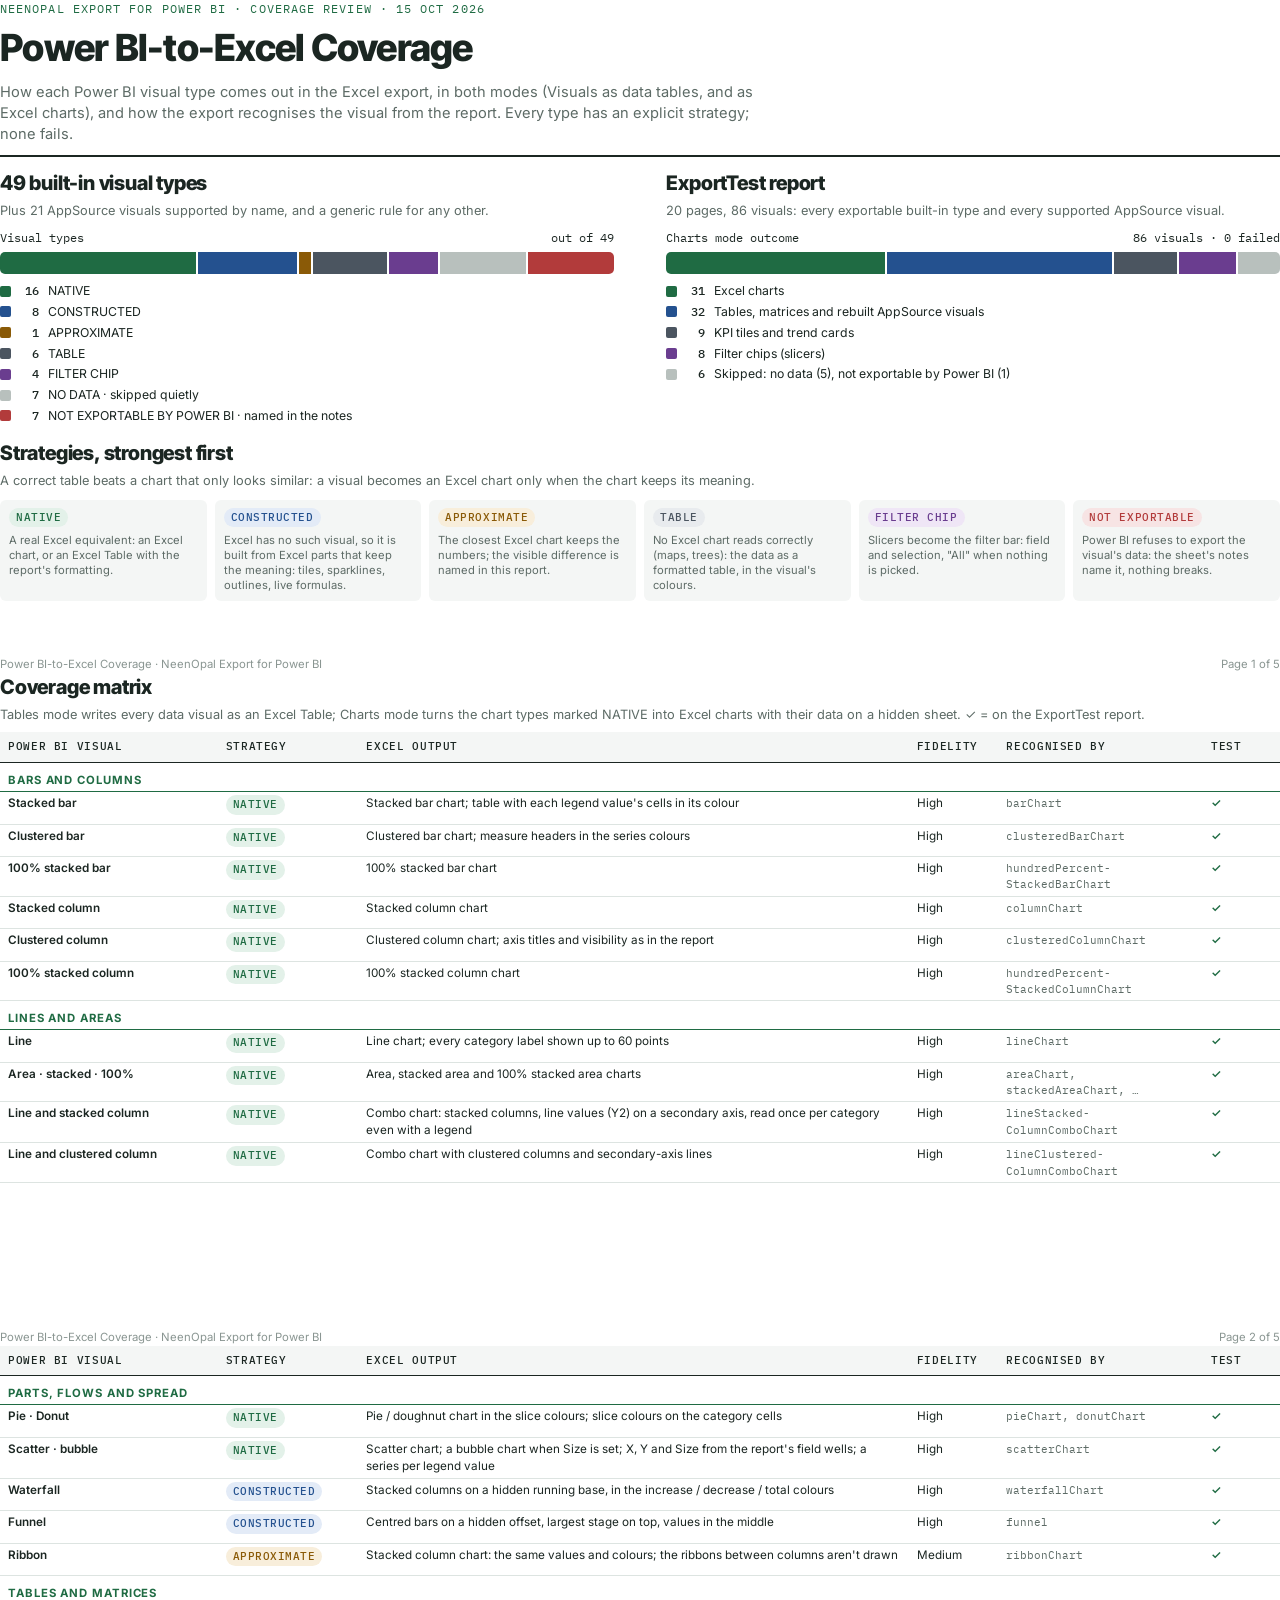
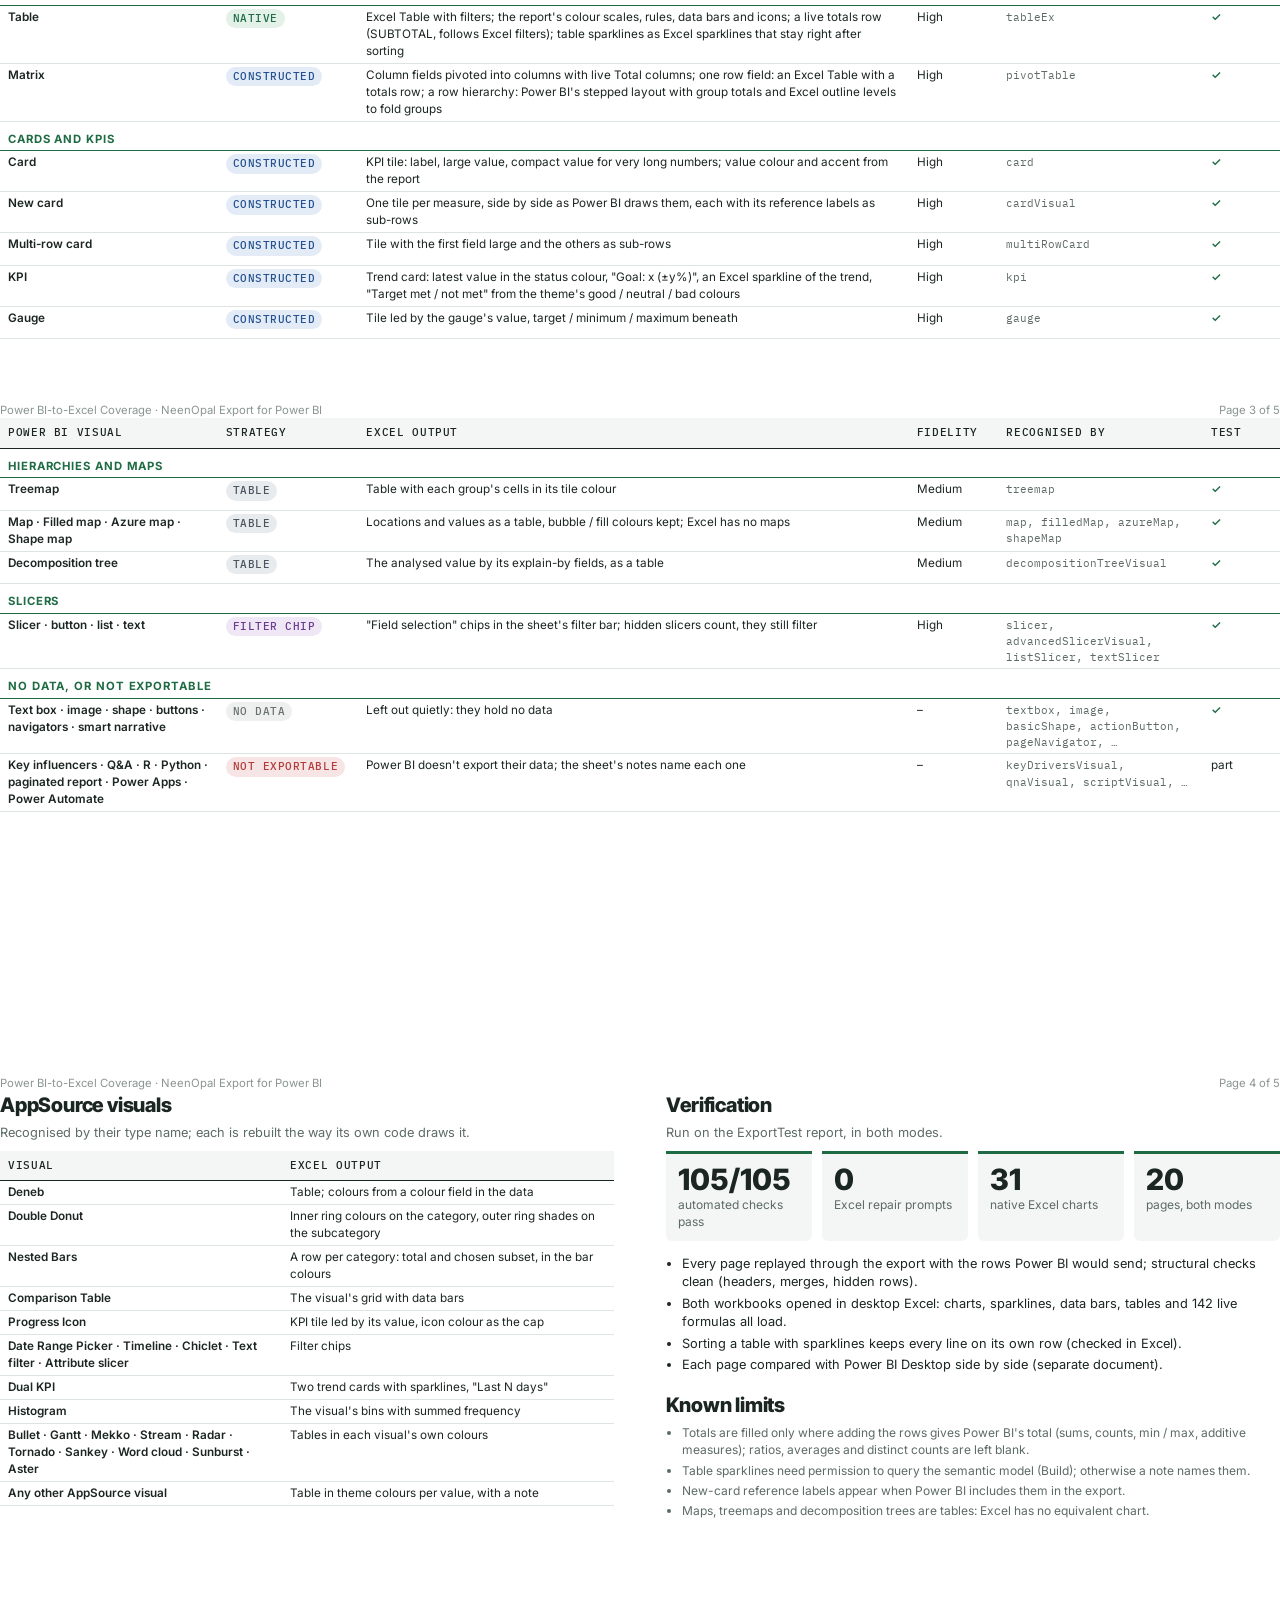
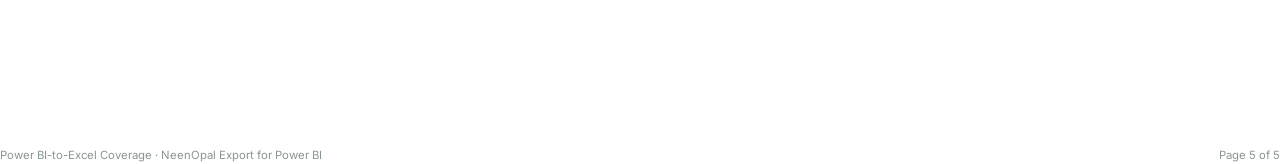
==== docs/PBI-to-Excel-Coverage.html @ 27e6ca1e "KPI trend cards, multi-measure cards, table sparklines, matrix pivots, live totals - KPI visual as a" ====
<!DOCTYPE html>
<html lang="en">
<head>
<meta charset="utf-8">
<title>Power BI-to-Excel Coverage</title>
<link rel="preconnect" href="https://fonts.googleapis.com">
<link href="https://fonts.googleapis.com/css2?family=Inter:wght@400;500;600;700;800&family=Inter+Tight:wght@700;800&family=IBM+Plex+Mono:wght@400;500&display=swap" rel="stylesheet">
<style>
  @page { size: A4 landscape; margin: 14mm 15mm 16mm; }
  :root {
    --ink: #1b2622; --soft: #5d6b66; --faint: #8a9692; --line: #dde4e1; --surface: #f4f6f5;
    --native: #1f6b43; --constructed: #24518f; --approx: #8a5a07; --table: #4b5560; --chip: #6a3d8f; --skip: #b8c0bd; --block: #b23b3b;
  }
  * { box-sizing: border-box; }
  body { margin: 0; font-family: Inter, "Segoe UI", sans-serif; color: var(--ink); font-size: 9.6pt; line-height: 1.45; -webkit-print-color-adjust: exact; print-color-adjust: exact; }
  .page { break-after: page; position: relative; height: 178mm; overflow: hidden; }
  .page:last-child { break-after: auto; }
  .eyebrow { font-family: "IBM Plex Mono", monospace; font-size: 9pt; letter-spacing: .09em; color: var(--native); text-transform: uppercase; }
  h1 { font-family: "Inter Tight", Inter, sans-serif; font-weight: 800; font-size: 28pt; letter-spacing: -.02em; margin: 4px 0 6px; }
  h2 { font-family: "Inter Tight", Inter, sans-serif; font-weight: 800; font-size: 15pt; letter-spacing: -.01em; margin: 0 0 4px; }
  .lead { font-size: 11pt; color: var(--soft); max-width: 205mm; margin: 0; }
  .sub { color: var(--soft); margin: 0 0 8px; }
  hr { border: 0; border-top: 2px solid var(--ink); margin: 10px 0 12px; }
  .two { display: grid; grid-template-columns: 1fr 1fr; gap: 14mm; }
  .barhead { display: flex; justify-content: space-between; font-family: "IBM Plex Mono", monospace; font-size: 9pt; margin-bottom: 6px; }
  .bar { display: flex; height: 22px; border-radius: 5px; overflow: hidden; gap: 2px; }
  .bar span { display: block; }
  .legend { margin-top: 8px; display: grid; grid-template-columns: 14px 34px 1fr; row-gap: 3px; align-items: center; font-size: 9.2pt; }
  .legend i { width: 11px; height: 11px; border-radius: 2px; display: block; }
  .legend b { font-family: "IBM Plex Mono", monospace; font-weight: 500; text-align: right; padding-right: 9px; }
  .cards { display: grid; grid-template-columns: repeat(6, 1fr); gap: 8px; margin-top: 10px; }
  .card { background: var(--surface); border-radius: 6px; padding: 8px 9px; font-size: 8.4pt; line-height: 1.35; color: var(--soft); }
  .tag { display: inline-block; font-family: "IBM Plex Mono", monospace; font-size: 8pt; font-weight: 500; letter-spacing: .05em; padding: 2px 7px; border-radius: 10px; margin-bottom: 6px; }
  .t-native { color: var(--native); background: #e3f1e9; } .t-constructed { color: var(--constructed); background: #e3ebf7; }
  .t-approx { color: var(--approx); background: #f8eedb; } .t-table { color: var(--table); background: #e8ebee; }
  .t-chip { color: var(--chip); background: #efe6f6; } .t-skip { color: #69726f; background: #eef0ef; } .t-block { color: var(--block); background: #f7e4e4; }
  table.m { width: 100%; border-collapse: collapse; font-size: 8.8pt; table-layout: fixed; }
  table.m thead th { text-align: left; background: var(--surface); font-family: "IBM Plex Mono", monospace; font-weight: 500; font-size: 8pt; letter-spacing: .06em; padding: 7px 8px; border-bottom: 1.5px solid var(--ink); text-transform: uppercase; }
  table.m td { padding: 3px 8px; border-bottom: 1px solid var(--line); vertical-align: top; }
  table.m td:first-child { font-weight: 600; }
  table.m td.mono { overflow-wrap: anywhere; }
  table.m td.mono { font-family: "IBM Plex Mono", monospace; font-size: 8.4pt; color: var(--soft); }
  table.m tr.group td { font-family: Inter; font-weight: 700; font-size: 8.5pt; letter-spacing: .08em; text-transform: uppercase; color: var(--native); border-bottom: 1.5px solid var(--native); padding-top: 9px; }
  table.m tr { break-inside: avoid; }
  .ok { color: var(--native); font-weight: 600; }
  .foot { position: absolute; bottom: 0; left: 0; right: 0; display: flex; justify-content: space-between; font-size: 8.5pt; color: var(--faint); }
  .kpis { display: grid; grid-template-columns: repeat(4, 1fr); gap: 10px; margin: 6px 0 14px; }
  .kpi { border-top: 3px solid var(--native); background: var(--surface); padding: 10px 12px; border-radius: 0 0 6px 6px; }
  .kpi .v { font-family: "Inter Tight"; font-weight: 800; font-size: 22pt; line-height: 1.1; }
  .kpi .l { font-size: 9pt; color: var(--soft); }
  ul.tight { margin: 4px 0 0 0; padding-left: 16px; } ul.tight li { margin: 3px 0; }
  .note { font-size: 9pt; color: var(--soft); }
</style>
</head>
<body>

<!-- Page 1 -->
<section class="page">
  <div class="eyebrow">NeenOpal Export for Power BI · Coverage review · 15 Oct 2026</div>
  <h1>Power BI-to-Excel Coverage</h1>
  <p class="lead">How each Power BI visual type comes out in the Excel export, in both modes (Visuals as data tables, and as Excel charts), and how the export recognises the visual from the report. Every type has an explicit strategy; none fails.</p>
  <hr>
  <div class="two">
    <div>
      <h2>49 built-in visual types</h2>
      <p class="sub">Plus 21 AppSource visuals supported by name, and a generic rule for any other.</p>
      <div class="barhead"><span>Visual types</span><span>out of 49</span></div>
      <div class="bar">
        <span style="flex:16;background:var(--native)"></span><span style="flex:8;background:var(--constructed)"></span>
        <span style="flex:1;background:var(--approx)"></span><span style="flex:6;background:var(--table)"></span>
        <span style="flex:4;background:var(--chip)"></span><span style="flex:7;background:var(--skip)"></span><span style="flex:7;background:var(--block)"></span>
      </div>
      <div class="legend">
        <i style="background:var(--native)"></i><b>16</b><span>NATIVE</span>
        <i style="background:var(--constructed)"></i><b>8</b><span>CONSTRUCTED</span>
        <i style="background:var(--approx)"></i><b>1</b><span>APPROXIMATE</span>
        <i style="background:var(--table)"></i><b>6</b><span>TABLE</span>
        <i style="background:var(--chip)"></i><b>4</b><span>FILTER CHIP</span>
        <i style="background:var(--skip)"></i><b>7</b><span>NO DATA · skipped quietly</span>
        <i style="background:var(--block)"></i><b>7</b><span>NOT EXPORTABLE BY POWER BI · named in the notes</span>
      </div>
    </div>
    <div>
      <h2>ExportTest report</h2>
      <p class="sub">20 pages, 86 visuals: every exportable built-in type and every supported AppSource visual.</p>
      <div class="barhead"><span>Charts mode outcome</span><span>86 visuals · 0 failed</span></div>
      <div class="bar">
        <span style="flex:31;background:var(--native)"></span><span style="flex:32;background:var(--constructed)"></span>
        <span style="flex:9;background:var(--table)"></span><span style="flex:8;background:var(--chip)"></span><span style="flex:6;background:var(--skip)"></span>
      </div>
      <div class="legend">
        <i style="background:var(--native)"></i><b>31</b><span>Excel charts</span>
        <i style="background:var(--constructed)"></i><b>32</b><span>Tables, matrices and rebuilt AppSource visuals</span>
        <i style="background:var(--table)"></i><b>9</b><span>KPI tiles and trend cards</span>
        <i style="background:var(--chip)"></i><b>8</b><span>Filter chips (slicers)</span>
        <i style="background:var(--skip)"></i><b>6</b><span>Skipped: no data (5), not exportable by Power BI (1)</span>
      </div>
    </div>
  </div>

  <h2 style="margin-top:14px">Strategies, strongest first</h2>
  <p class="sub">A correct table beats a chart that only looks similar: a visual becomes an Excel chart only when the chart keeps its meaning.</p>
  <div class="cards">
    <div class="card"><span class="tag t-native">NATIVE</span><br>A real Excel equivalent: an Excel chart, or an Excel Table with the report's formatting.</div>
    <div class="card"><span class="tag t-constructed">CONSTRUCTED</span><br>Excel has no such visual, so it is built from Excel parts that keep the meaning: tiles, sparklines, outlines, live formulas.</div>
    <div class="card"><span class="tag t-approx">APPROXIMATE</span><br>The closest Excel chart keeps the numbers; the visible difference is named in this report.</div>
    <div class="card"><span class="tag t-table">TABLE</span><br>No Excel chart reads correctly (maps, trees): the data as a formatted table, in the visual's colours.</div>
    <div class="card"><span class="tag t-chip">FILTER CHIP</span><br>Slicers become the filter bar: field and selection, "All" when nothing is picked.</div>
    <div class="card"><span class="tag t-block">NOT EXPORTABLE</span><br>Power BI refuses to export the visual's data: the sheet's notes name it, nothing breaks.</div>
  </div>
  <div class="foot"><span>Power BI-to-Excel Coverage · NeenOpal Export for Power BI</span><span>Page 1 of 5</span></div>
</section>

<!-- Pages 2-4: coverage matrix -->
<section class="page">
  <h2>Coverage matrix</h2>
  <p class="sub">Tables mode writes every data visual as an Excel Table; Charts mode turns the chart types marked NATIVE into Excel charts with their data on a hidden sheet. ✓ = on the ExportTest report.</p>
  <table class="m">
    <thead><tr><th style="width:17%">Power BI visual</th><th style="width:11%">Strategy</th><th style="width:43%">Excel output</th><th style="width:7%">Fidelity</th><th style="width:16%">Recognised by</th><th style="width:6%">Test</th></tr></thead>
    <tbody>
      <tr class="group"><td colspan="6">Bars and columns</td></tr>
      <tr><td>Stacked bar</td><td><span class="tag t-native">NATIVE</span></td><td>Stacked bar chart; table with each legend value's cells in its colour</td><td>High</td><td class="mono">barChart</td><td class="ok">✓</td></tr>
      <tr><td>Clustered bar</td><td><span class="tag t-native">NATIVE</span></td><td>Clustered bar chart; measure headers in the series colours</td><td>High</td><td class="mono">clusteredBarChart</td><td class="ok">✓</td></tr>
      <tr><td>100% stacked bar</td><td><span class="tag t-native">NATIVE</span></td><td>100% stacked bar chart</td><td>High</td><td class="mono">hundredPercent­StackedBarChart</td><td class="ok">✓</td></tr>
      <tr><td>Stacked column</td><td><span class="tag t-native">NATIVE</span></td><td>Stacked column chart</td><td>High</td><td class="mono">columnChart</td><td class="ok">✓</td></tr>
      <tr><td>Clustered column</td><td><span class="tag t-native">NATIVE</span></td><td>Clustered column chart; axis titles and visibility as in the report</td><td>High</td><td class="mono">clusteredColumnChart</td><td class="ok">✓</td></tr>
      <tr><td>100% stacked column</td><td><span class="tag t-native">NATIVE</span></td><td>100% stacked column chart</td><td>High</td><td class="mono">hundredPercent­StackedColumnChart</td><td class="ok">✓</td></tr>
      <tr class="group"><td colspan="6">Lines and areas</td></tr>
      <tr><td>Line</td><td><span class="tag t-native">NATIVE</span></td><td>Line chart; every category label shown up to 60 points</td><td>High</td><td class="mono">lineChart</td><td class="ok">✓</td></tr>
      <tr><td>Area · stacked · 100%</td><td><span class="tag t-native">NATIVE</span></td><td>Area, stacked area and 100% stacked area charts</td><td>High</td><td class="mono">areaChart, stackedAreaChart, …</td><td class="ok">✓</td></tr>
      <tr><td>Line and stacked column</td><td><span class="tag t-native">NATIVE</span></td><td>Combo chart: stacked columns, line values (Y2) on a secondary axis, read once per category even with a legend</td><td>High</td><td class="mono">lineStacked­ColumnComboChart</td><td class="ok">✓</td></tr>
      <tr><td>Line and clustered column</td><td><span class="tag t-native">NATIVE</span></td><td>Combo chart with clustered columns and secondary-axis lines</td><td>High</td><td class="mono">lineClustered­ColumnComboChart</td><td class="ok">✓</td></tr>
    </tbody>
  </table>
  <div class="foot"><span>Power BI-to-Excel Coverage · NeenOpal Export for Power BI</span><span>Page 2 of 5</span></div>
</section>

<section class="page">
  <table class="m">
    <thead><tr><th style="width:17%">Power BI visual</th><th style="width:11%">Strategy</th><th style="width:43%">Excel output</th><th style="width:7%">Fidelity</th><th style="width:16%">Recognised by</th><th style="width:6%">Test</th></tr></thead>
    <tbody>
      <tr class="group"><td colspan="6">Parts, flows and spread</td></tr>
      <tr><td>Pie · Donut</td><td><span class="tag t-native">NATIVE</span></td><td>Pie / doughnut chart in the slice colours; slice colours on the category cells</td><td>High</td><td class="mono">pieChart, donutChart</td><td class="ok">✓</td></tr>
      <tr><td>Scatter · bubble</td><td><span class="tag t-native">NATIVE</span></td><td>Scatter chart; a bubble chart when Size is set; X, Y and Size from the report's field wells; a series per legend value</td><td>High</td><td class="mono">scatterChart</td><td class="ok">✓</td></tr>
      <tr><td>Waterfall</td><td><span class="tag t-constructed">CONSTRUCTED</span></td><td>Stacked columns on a hidden running base, in the increase / decrease / total colours</td><td>High</td><td class="mono">waterfallChart</td><td class="ok">✓</td></tr>
      <tr><td>Funnel</td><td><span class="tag t-constructed">CONSTRUCTED</span></td><td>Centred bars on a hidden offset, largest stage on top, values in the middle</td><td>High</td><td class="mono">funnel</td><td class="ok">✓</td></tr>
      <tr><td>Ribbon</td><td><span class="tag t-approx">APPROXIMATE</span></td><td>Stacked column chart: the same values and colours; the ribbons between columns aren't drawn</td><td>Medium</td><td class="mono">ribbonChart</td><td class="ok">✓</td></tr>
      <tr class="group"><td colspan="6">Tables and matrices</td></tr>
      <tr><td>Table</td><td><span class="tag t-native">NATIVE</span></td><td>Excel Table with filters; the report's colour scales, rules, data bars and icons; a live totals row (SUBTOTAL, follows Excel filters); table sparklines as Excel sparklines that stay right after sorting</td><td>High</td><td class="mono">tableEx</td><td class="ok">✓</td></tr>
      <tr><td>Matrix</td><td><span class="tag t-constructed">CONSTRUCTED</span></td><td>Column fields pivoted into columns with live Total columns; one row field: an Excel Table with a totals row; a row hierarchy: Power BI's stepped layout with group totals and Excel outline levels to fold groups</td><td>High</td><td class="mono">pivotTable</td><td class="ok">✓</td></tr>
      <tr class="group"><td colspan="6">Cards and KPIs</td></tr>
      <tr><td>Card</td><td><span class="tag t-constructed">CONSTRUCTED</span></td><td>KPI tile: label, large value, compact value for very long numbers; value colour and accent from the report</td><td>High</td><td class="mono">card</td><td class="ok">✓</td></tr>
      <tr><td>New card</td><td><span class="tag t-constructed">CONSTRUCTED</span></td><td>One tile per measure, side by side as Power BI draws them, each with its reference labels as sub-rows</td><td>High</td><td class="mono">cardVisual</td><td class="ok">✓</td></tr>
      <tr><td>Multi-row card</td><td><span class="tag t-constructed">CONSTRUCTED</span></td><td>Tile with the first field large and the others as sub-rows</td><td>High</td><td class="mono">multiRowCard</td><td class="ok">✓</td></tr>
      <tr><td>KPI</td><td><span class="tag t-constructed">CONSTRUCTED</span></td><td>Trend card: latest value in the status colour, "Goal: x (±y%)", an Excel sparkline of the trend, "Target met / not met" from the theme's good / neutral / bad colours</td><td>High</td><td class="mono">kpi</td><td class="ok">✓</td></tr>
      <tr><td>Gauge</td><td><span class="tag t-constructed">CONSTRUCTED</span></td><td>Tile led by the gauge's value, target / minimum / maximum beneath</td><td>High</td><td class="mono">gauge</td><td class="ok">✓</td></tr>
    </tbody>
  </table>
  <div class="foot"><span>Power BI-to-Excel Coverage · NeenOpal Export for Power BI</span><span>Page 3 of 5</span></div>
</section>

<section class="page">
  <table class="m">
    <thead><tr><th style="width:17%">Power BI visual</th><th style="width:11%">Strategy</th><th style="width:43%">Excel output</th><th style="width:7%">Fidelity</th><th style="width:16%">Recognised by</th><th style="width:6%">Test</th></tr></thead>
    <tbody>
      <tr class="group"><td colspan="6">Hierarchies and maps</td></tr>
      <tr><td>Treemap</td><td><span class="tag t-table">TABLE</span></td><td>Table with each group's cells in its tile colour</td><td>Medium</td><td class="mono">treemap</td><td class="ok">✓</td></tr>
      <tr><td>Map · Filled map · Azure map · Shape map</td><td><span class="tag t-table">TABLE</span></td><td>Locations and values as a table, bubble / fill colours kept; Excel has no maps</td><td>Medium</td><td class="mono">map, filledMap, azureMap, shapeMap</td><td class="ok">✓</td></tr>
      <tr><td>Decomposition tree</td><td><span class="tag t-table">TABLE</span></td><td>The analysed value by its explain-by fields, as a table</td><td>Medium</td><td class="mono">decompositionTreeVisual</td><td class="ok">✓</td></tr>
      <tr class="group"><td colspan="6">Slicers</td></tr>
      <tr><td>Slicer · button · list · text</td><td><span class="tag t-chip">FILTER CHIP</span></td><td>"Field  selection" chips in the sheet's filter bar; hidden slicers count, they still filter</td><td>High</td><td class="mono">slicer, advancedSlicerVisual, listSlicer, textSlicer</td><td class="ok">✓</td></tr>
      <tr class="group"><td colspan="6">No data, or not exportable</td></tr>
      <tr><td>Text box · image · shape · buttons · navigators · smart narrative</td><td><span class="tag t-skip">NO DATA</span></td><td>Left out quietly: they hold no data</td><td>–</td><td class="mono">textbox, image, basicShape, actionButton, pageNavigator, …</td><td class="ok">✓</td></tr>
      <tr><td>Key influencers · Q&amp;A · R · Python · paginated report · Power Apps · Power Automate</td><td><span class="tag t-block">NOT EXPORTABLE</span></td><td>Power BI doesn't export their data; the sheet's notes name each one</td><td>–</td><td class="mono">keyDriversVisual, qnaVisual, scriptVisual, …</td><td>part</td></tr>
    </tbody>
  </table>
  <div class="foot"><span>Power BI-to-Excel Coverage · NeenOpal Export for Power BI</span><span>Page 4 of 5</span></div>
</section>

<!-- Page 4 -->
<section class="page">
  <div class="two">
    <div>
      <h2>AppSource visuals</h2>
      <p class="sub">Recognised by their type name; each is rebuilt the way its own code draws it.</p>
      <table class="m">
        <thead><tr><th style="width:46%">Visual</th><th>Excel output</th></tr></thead>
        <tbody>
          <tr><td>Deneb</td><td>Table; colours from a colour field in the data</td></tr>
          <tr><td>Double Donut</td><td>Inner ring colours on the category, outer ring shades on the subcategory</td></tr>
          <tr><td>Nested Bars</td><td>A row per category: total and chosen subset, in the bar colours</td></tr>
          <tr><td>Comparison Table</td><td>The visual's grid with data bars</td></tr>
          <tr><td>Progress Icon</td><td>KPI tile led by its value, icon colour as the cap</td></tr>
          <tr><td>Date Range Picker · Timeline · Chiclet · Text filter · Attribute slicer</td><td>Filter chips</td></tr>
          <tr><td>Dual KPI</td><td>Two trend cards with sparklines, "Last N days"</td></tr>
          <tr><td>Histogram</td><td>The visual's bins with summed frequency</td></tr>
          <tr><td>Bullet · Gantt · Mekko · Stream · Radar · Tornado · Sankey · Word cloud · Sunburst · Aster</td><td>Tables in each visual's own colours</td></tr>
          <tr><td>Any other AppSource visual</td><td>Table in theme colours per value, with a note</td></tr>
        </tbody>
      </table>
    </div>
    <div>
      <h2>Verification</h2>
      <p class="sub">Run on the ExportTest report, in both modes.</p>
      <div class="kpis">
        <div class="kpi"><div class="v">105/105</div><div class="l">automated checks pass</div></div>
        <div class="kpi"><div class="v">0</div><div class="l">Excel repair prompts</div></div>
        <div class="kpi"><div class="v">31</div><div class="l">native Excel charts</div></div>
        <div class="kpi"><div class="v">20</div><div class="l">pages, both modes</div></div>
      </div>
      <ul class="tight">
        <li>Every page replayed through the export with the rows Power BI would send; structural checks clean (headers, merges, hidden rows).</li>
        <li>Both workbooks opened in desktop Excel: charts, sparklines, data bars, tables and 142 live formulas all load.</li>
        <li>Sorting a table with sparklines keeps every line on its own row (checked in Excel).</li>
        <li>Each page compared with Power BI Desktop side by side (separate document).</li>
      </ul>
      <h2 style="margin-top:16px">Known limits</h2>
      <ul class="tight note">
        <li>Totals are filled only where adding the rows gives Power BI's total (sums, counts, min / max, additive measures); ratios, averages and distinct counts are left blank.</li>
        <li>Table sparklines need permission to query the semantic model (Build); otherwise a note names them.</li>
        <li>New-card reference labels appear when Power BI includes them in the export.</li>
        <li>Maps, treemaps and decomposition trees are tables: Excel has no equivalent chart.</li>
      </ul>
    </div>
  </div>
  <div class="foot"><span>Power BI-to-Excel Coverage · NeenOpal Export for Power BI</span><span>Page 5 of 5</span></div>
</section>
</body>
</html>
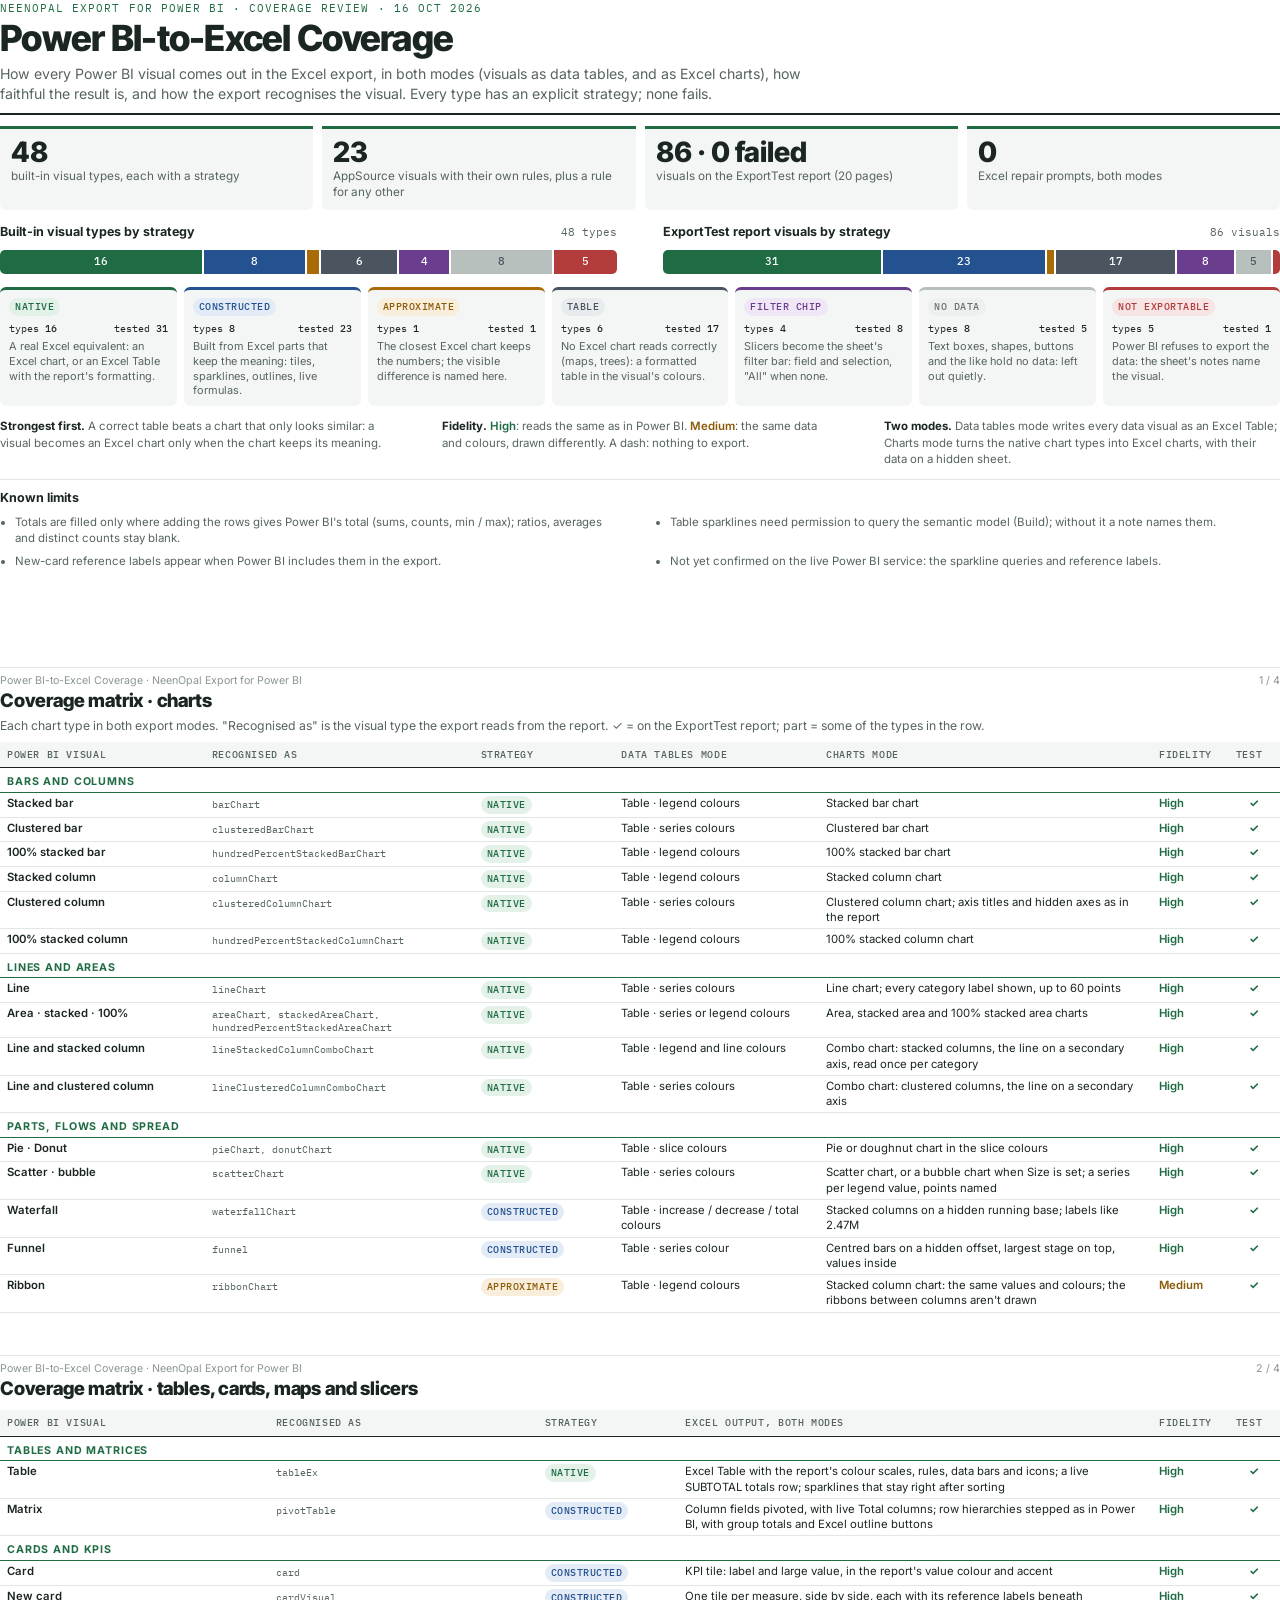
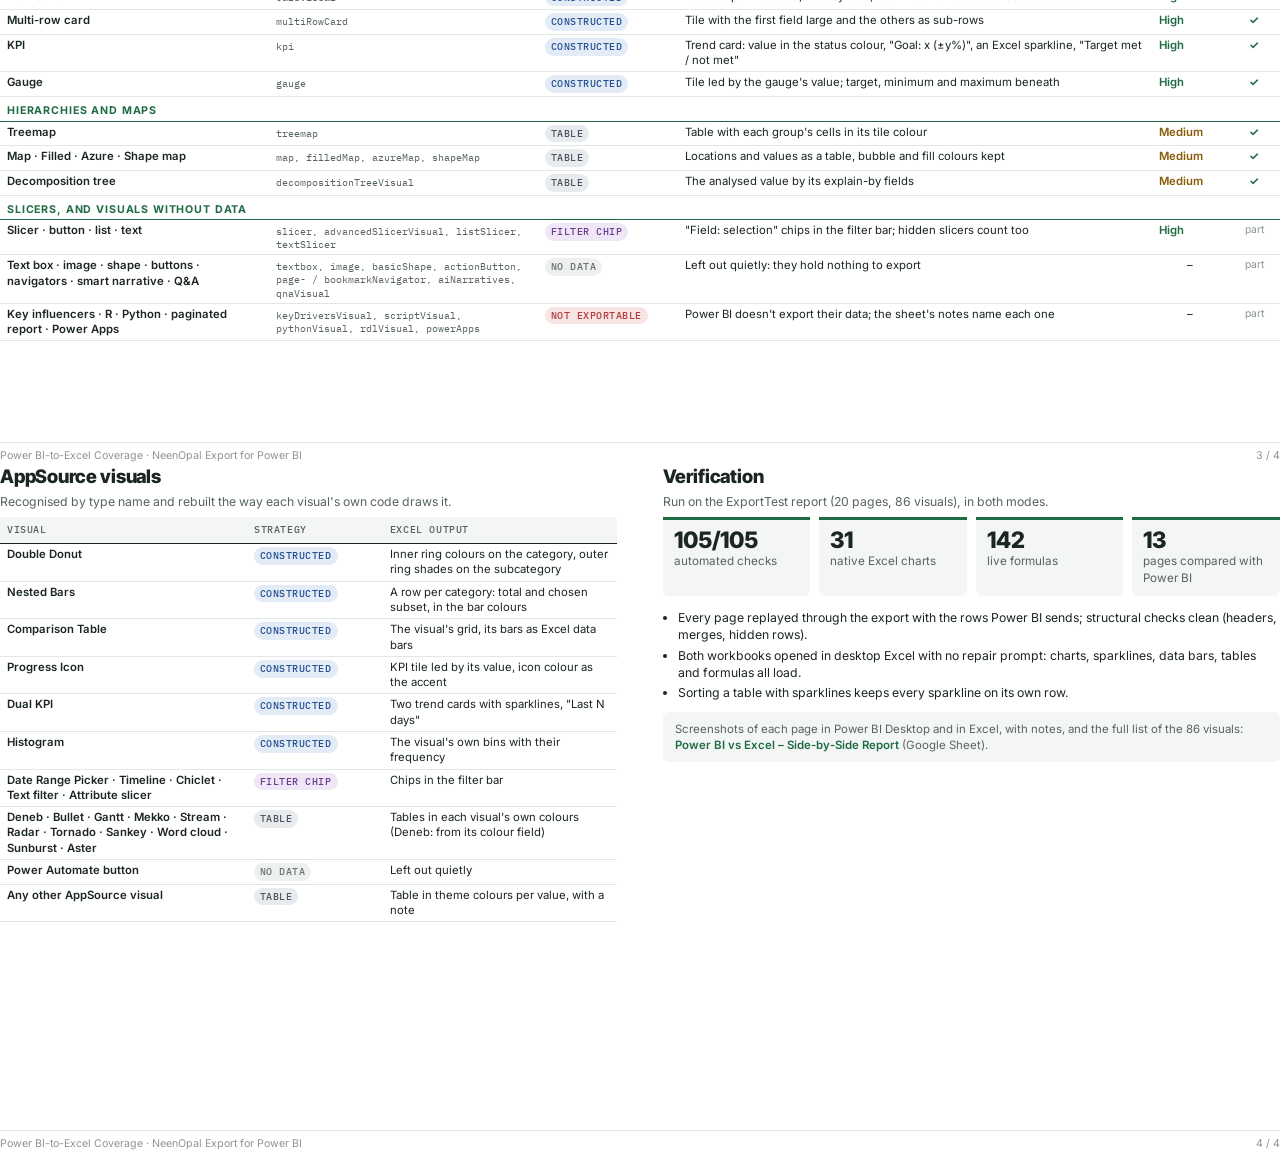
==== commit 70cc652b: "Coverage document: 4 pages, corrected counts; drop side-by-side PDF - Overview with shared strategy " ====
--- a/docs/PBI-to-Excel-Coverage.html
+++ b/docs/PBI-to-Excel-Coverage.html
@@ -6,224 +6,235 @@
 <link rel="preconnect" href="https://fonts.googleapis.com">
 <link href="https://fonts.googleapis.com/css2?family=Inter:wght@400;500;600;700;800&family=Inter+Tight:wght@700;800&family=IBM+Plex+Mono:wght@400;500&display=swap" rel="stylesheet">
 <style>
-  @page { size: A4 landscape; margin: 14mm 15mm 16mm; }
+  @page { size: A4 landscape; margin: 13mm 15mm 14mm; }
   :root {
-    --ink: #1b2622; --soft: #5d6b66; --faint: #8a9692; --line: #dde4e1; --surface: #f4f6f5;
-    --native: #1f6b43; --constructed: #24518f; --approx: #8a5a07; --table: #4b5560; --chip: #6a3d8f; --skip: #b8c0bd; --block: #b23b3b;
+    --ink: #1b2622; --soft: #56645f; --faint: #8a9692; --line: #e1e7e4; --surface: #f4f6f5;
+    --native: #1f6b43; --constructed: #24518f; --approx: #a86b06; --table: #4b5560; --chip: #6a3d8f; --skip: #b8c0bd; --block: #b23b3b;
   }
   * { box-sizing: border-box; }
-  body { margin: 0; font-family: Inter, "Segoe UI", sans-serif; color: var(--ink); font-size: 9.6pt; line-height: 1.45; -webkit-print-color-adjust: exact; print-color-adjust: exact; }
-  .page { break-after: page; position: relative; height: 178mm; overflow: hidden; }
+  body { margin: 0; font-family: Inter, "Segoe UI", sans-serif; color: var(--ink); font-size: 9.2pt; line-height: 1.42; -webkit-print-color-adjust: exact; print-color-adjust: exact; }
+  .page { break-after: page; position: relative; height: 182mm; overflow: hidden; }
   .page:last-child { break-after: auto; }
-  .eyebrow { font-family: "IBM Plex Mono", monospace; font-size: 9pt; letter-spacing: .09em; color: var(--native); text-transform: uppercase; }
-  h1 { font-family: "Inter Tight", Inter, sans-serif; font-weight: 800; font-size: 28pt; letter-spacing: -.02em; margin: 4px 0 6px; }
-  h2 { font-family: "Inter Tight", Inter, sans-serif; font-weight: 800; font-size: 15pt; letter-spacing: -.01em; margin: 0 0 4px; }
-  .lead { font-size: 11pt; color: var(--soft); max-width: 205mm; margin: 0; }
-  .sub { color: var(--soft); margin: 0 0 8px; }
-  hr { border: 0; border-top: 2px solid var(--ink); margin: 10px 0 12px; }
-  .two { display: grid; grid-template-columns: 1fr 1fr; gap: 14mm; }
-  .barhead { display: flex; justify-content: space-between; font-family: "IBM Plex Mono", monospace; font-size: 9pt; margin-bottom: 6px; }
-  .bar { display: flex; height: 22px; border-radius: 5px; overflow: hidden; gap: 2px; }
-  .bar span { display: block; }
-  .legend { margin-top: 8px; display: grid; grid-template-columns: 14px 34px 1fr; row-gap: 3px; align-items: center; font-size: 9.2pt; }
-  .legend i { width: 11px; height: 11px; border-radius: 2px; display: block; }
-  .legend b { font-family: "IBM Plex Mono", monospace; font-weight: 500; text-align: right; padding-right: 9px; }
-  .cards { display: grid; grid-template-columns: repeat(6, 1fr); gap: 8px; margin-top: 10px; }
-  .card { background: var(--surface); border-radius: 6px; padding: 8px 9px; font-size: 8.4pt; line-height: 1.35; color: var(--soft); }
-  .tag { display: inline-block; font-family: "IBM Plex Mono", monospace; font-size: 8pt; font-weight: 500; letter-spacing: .05em; padding: 2px 7px; border-radius: 10px; margin-bottom: 6px; }
+  .eyebrow { font-family: "IBM Plex Mono", monospace; font-size: 8.6pt; letter-spacing: .09em; color: var(--native); text-transform: uppercase; }
+  h1 { font-family: "Inter Tight", Inter, sans-serif; font-weight: 800; font-size: 27pt; letter-spacing: -.02em; margin: 3px 0 5px; line-height: 1.1; }
+  h2 { font-family: "Inter Tight", Inter, sans-serif; font-weight: 800; font-size: 14pt; letter-spacing: -.01em; margin: 0 0 3px; }
+  h3 { font-size: 9.4pt; font-weight: 700; margin: 0 0 4px; }
+  .lead { font-size: 10.6pt; color: var(--soft); max-width: 215mm; margin: 0; }
+  .sub { color: var(--soft); margin: 0 0 7px; }
+  hr { border: 0; border-top: 2px solid var(--ink); margin: 9px 0 11px; }
+
+  /* headline figures */
+  .kpis { display: grid; grid-template-columns: repeat(4, 1fr); gap: 9px; margin-bottom: 13px; }
+  .kpi { border-top: 3px solid var(--native); background: var(--surface); padding: 8px 11px 9px; border-radius: 0 0 6px 6px; }
+  .kpi .v { font-family: "Inter Tight"; font-weight: 800; font-size: 21pt; line-height: 1.1; }
+  .kpi .l { font-size: 8.8pt; color: var(--soft); }
+
+  /* strategy bars */
+  .two { display: grid; grid-template-columns: 1fr 1fr; gap: 12mm; }
+  .barhead { display: flex; justify-content: space-between; align-items: baseline; margin-bottom: 5px; }
+  .barhead span { font-family: "IBM Plex Mono", monospace; font-size: 8.4pt; color: var(--soft); }
+  .bar { display: flex; height: 24px; border-radius: 5px; overflow: hidden; gap: 2px; }
+  .bar span { display: flex; align-items: center; justify-content: center; color: #fff; font-family: "IBM Plex Mono", monospace; font-size: 8pt; font-weight: 500; }
+  .bar span.lt { color: #4b5560; }
+
+  /* strategy cards = the shared legend */
+  .cards { display: grid; grid-template-columns: repeat(7, 1fr); gap: 7px; margin-top: 13px; }
+  .card { background: var(--surface); border-radius: 6px; padding: 8px 9px; font-size: 8.2pt; line-height: 1.36; color: var(--soft); border-top: 3px solid; }
+  .card .n { display: flex; justify-content: space-between; font-family: "IBM Plex Mono", monospace; font-size: 7.8pt; color: var(--ink); margin: 5px 0 4px; }
+  .card .n b { font-weight: 500; }
+  .tag { display: inline-block; font-family: "IBM Plex Mono", monospace; font-size: 7.6pt; font-weight: 500; letter-spacing: .05em; padding: 2px 6px; border-radius: 10px; white-space: nowrap; }
   .t-native { color: var(--native); background: #e3f1e9; } .t-constructed { color: var(--constructed); background: #e3ebf7; }
-  .t-approx { color: var(--approx); background: #f8eedb; } .t-table { color: var(--table); background: #e8ebee; }
+  .t-approx { color: #8a5a07; background: #f8eedb; } .t-table { color: var(--table); background: #e8ebee; }
   .t-chip { color: var(--chip); background: #efe6f6; } .t-skip { color: #69726f; background: #eef0ef; } .t-block { color: var(--block); background: #f7e4e4; }
-  table.m { width: 100%; border-collapse: collapse; font-size: 8.8pt; table-layout: fixed; }
-  table.m thead th { text-align: left; background: var(--surface); font-family: "IBM Plex Mono", monospace; font-weight: 500; font-size: 8pt; letter-spacing: .06em; padding: 7px 8px; border-bottom: 1.5px solid var(--ink); text-transform: uppercase; }
-  table.m td { padding: 3px 8px; border-bottom: 1px solid var(--line); vertical-align: top; }
-  table.m td:first-child { font-weight: 600; }
-  table.m td.mono { overflow-wrap: anywhere; }
-  table.m td.mono { font-family: "IBM Plex Mono", monospace; font-size: 8.4pt; color: var(--soft); }
-  table.m tr.group td { font-family: Inter; font-weight: 700; font-size: 8.5pt; letter-spacing: .08em; text-transform: uppercase; color: var(--native); border-bottom: 1.5px solid var(--native); padding-top: 9px; }
+  .read { display: grid; grid-template-columns: 1fr 1fr 1fr; gap: 12mm; margin-top: 12px; font-size: 8.6pt; color: var(--soft); }
+  .read b { color: var(--ink); }
+  .limits { margin-top: 12px; border-top: 1px solid var(--line); padding-top: 9px; }
+  .limits ul { display: grid; grid-template-columns: 1fr 1fr; column-gap: 12mm; font-size: 8.6pt; }
+
+  /* coverage matrix */
+  table.m { width: 100%; border-collapse: collapse; font-size: 8.5pt; table-layout: fixed; line-height: 1.35; }
+  table.m thead th { text-align: left; background: var(--surface); font-family: "IBM Plex Mono", monospace; font-weight: 500; font-size: 7.6pt; letter-spacing: .06em; padding: 6px 7px; border-bottom: 1.5px solid var(--ink); text-transform: uppercase; color: var(--soft); }
+  table.m td { padding: 3px 7px; border-bottom: 1px solid var(--line); vertical-align: top; }
+  table.m td.v { font-weight: 600; }
+  table.m td.id { font-family: "IBM Plex Mono", monospace; font-size: 7.3pt; color: var(--soft); overflow-wrap: anywhere; padding-top: 5px; }
+  table.m td.c { text-align: center; }
+  table.m tr.group td { font-weight: 700; font-size: 8pt; letter-spacing: .08em; text-transform: uppercase; color: var(--native); border-bottom: 1.5px solid var(--native); padding: 7px 7px 2px; }
   table.m tr { break-inside: avoid; }
-  .ok { color: var(--native); font-weight: 600; }
-  .foot { position: absolute; bottom: 0; left: 0; right: 0; display: flex; justify-content: space-between; font-size: 8.5pt; color: var(--faint); }
-  .kpis { display: grid; grid-template-columns: repeat(4, 1fr); gap: 10px; margin: 6px 0 14px; }
-  .kpi { border-top: 3px solid var(--native); background: var(--surface); padding: 10px 12px; border-radius: 0 0 6px 6px; }
-  .kpi .v { font-family: "Inter Tight"; font-weight: 800; font-size: 22pt; line-height: 1.1; }
-  .kpi .l { font-size: 9pt; color: var(--soft); }
-  ul.tight { margin: 4px 0 0 0; padding-left: 16px; } ul.tight li { margin: 3px 0; }
-  .note { font-size: 9pt; color: var(--soft); }
+  .same { color: var(--faint); }
+  .hi { color: var(--native); font-weight: 600; } .md { color: #8a5a07; font-weight: 600; }
+  .ok { color: var(--native); font-weight: 700; }
+  .part { color: var(--faint); font-size: 7.8pt; }
+
+  .kpis.small .v { font-size: 17pt; }
+  ul.tight { margin: 3px 0 0; padding-left: 15px; } ul.tight li { margin: 3px 0; }
+  .note { color: var(--soft); }
+  .box { background: var(--surface); border-radius: 6px; padding: 9px 12px; margin-top: 10px; font-size: 8.6pt; color: var(--soft); }
+  .box a { color: var(--native); font-weight: 600; text-decoration: none; }
+  .foot { position: absolute; bottom: 0; left: 0; right: 0; display: flex; justify-content: space-between; font-size: 8pt; color: var(--faint); border-top: 1px solid var(--line); padding-top: 5px; }
 </style>
 </head>
 <body>
 
-<!-- Page 1 -->
-<section class="page">
-  <div class="eyebrow">NeenOpal Export for Power BI · Coverage review · 15 Oct 2026</div>
+<!-- ── Page 1: overview ─────────────────────────────────────────── -->
+<section class="page">
+  <div class="eyebrow">NeenOpal Export for Power BI · Coverage review · 16 Oct 2026</div>
   <h1>Power BI-to-Excel Coverage</h1>
-  <p class="lead">How each Power BI visual type comes out in the Excel export, in both modes (Visuals as data tables, and as Excel charts), and how the export recognises the visual from the report. Every type has an explicit strategy; none fails.</p>
+  <p class="lead">How every Power BI visual comes out in the Excel export, in both modes (visuals as data tables, and as Excel charts), how faithful the result is, and how the export recognises the visual. Every type has an explicit strategy; none fails.</p>
   <hr>
+  <div class="kpis">
+    <div class="kpi"><div class="v">48</div><div class="l">built-in visual types, each with a strategy</div></div>
+    <div class="kpi"><div class="v">23</div><div class="l">AppSource visuals with their own rules, plus a rule for any other</div></div>
+    <div class="kpi"><div class="v">86 · 0 failed</div><div class="l">visuals on the ExportTest report (20 pages)</div></div>
+    <div class="kpi"><div class="v">0</div><div class="l">Excel repair prompts, both modes</div></div>
+  </div>
+
   <div class="two">
     <div>
-      <h2>49 built-in visual types</h2>
-      <p class="sub">Plus 21 AppSource visuals supported by name, and a generic rule for any other.</p>
-      <div class="barhead"><span>Visual types</span><span>out of 49</span></div>
+      <div class="barhead"><h3>Built-in visual types by strategy</h3><span>48 types</span></div>
       <div class="bar">
-        <span style="flex:16;background:var(--native)"></span><span style="flex:8;background:var(--constructed)"></span>
-        <span style="flex:1;background:var(--approx)"></span><span style="flex:6;background:var(--table)"></span>
-        <span style="flex:4;background:var(--chip)"></span><span style="flex:7;background:var(--skip)"></span><span style="flex:7;background:var(--block)"></span>
+        <span style="flex:16;background:var(--native)">16</span><span style="flex:8;background:var(--constructed)">8</span>
+        <span style="flex:1;background:var(--approx)"></span><span style="flex:6;background:var(--table)">6</span>
+        <span style="flex:4;background:var(--chip)">4</span><span class="lt" style="flex:8;background:var(--skip)">8</span><span style="flex:5;background:var(--block)">5</span>
       </div>
-      <div class="legend">
-        <i style="background:var(--native)"></i><b>16</b><span>NATIVE</span>
-        <i style="background:var(--constructed)"></i><b>8</b><span>CONSTRUCTED</span>
-        <i style="background:var(--approx)"></i><b>1</b><span>APPROXIMATE</span>
-        <i style="background:var(--table)"></i><b>6</b><span>TABLE</span>
-        <i style="background:var(--chip)"></i><b>4</b><span>FILTER CHIP</span>
-        <i style="background:var(--skip)"></i><b>7</b><span>NO DATA · skipped quietly</span>
-        <i style="background:var(--block)"></i><b>7</b><span>NOT EXPORTABLE BY POWER BI · named in the notes</span>
+    </div>
+    <div>
+      <div class="barhead"><h3>ExportTest report visuals by strategy</h3><span>86 visuals</span></div>
+      <div class="bar">
+        <span style="flex:31;background:var(--native)">31</span><span style="flex:23;background:var(--constructed)">23</span>
+        <span style="flex:1;background:var(--approx)"></span><span style="flex:17;background:var(--table)">17</span>
+        <span style="flex:8;background:var(--chip)">8</span><span class="lt" style="flex:5;background:var(--skip)">5</span><span style="flex:1;background:var(--block)"></span>
       </div>
     </div>
-    <div>
-      <h2>ExportTest report</h2>
-      <p class="sub">20 pages, 86 visuals: every exportable built-in type and every supported AppSource visual.</p>
-      <div class="barhead"><span>Charts mode outcome</span><span>86 visuals · 0 failed</span></div>
-      <div class="bar">
-        <span style="flex:31;background:var(--native)"></span><span style="flex:32;background:var(--constructed)"></span>
-        <span style="flex:9;background:var(--table)"></span><span style="flex:8;background:var(--chip)"></span><span style="flex:6;background:var(--skip)"></span>
-      </div>
-      <div class="legend">
-        <i style="background:var(--native)"></i><b>31</b><span>Excel charts</span>
-        <i style="background:var(--constructed)"></i><b>32</b><span>Tables, matrices and rebuilt AppSource visuals</span>
-        <i style="background:var(--table)"></i><b>9</b><span>KPI tiles and trend cards</span>
-        <i style="background:var(--chip)"></i><b>8</b><span>Filter chips (slicers)</span>
-        <i style="background:var(--skip)"></i><b>6</b><span>Skipped: no data (5), not exportable by Power BI (1)</span>
-      </div>
-    </div>
-  </div>
-
-  <h2 style="margin-top:14px">Strategies, strongest first</h2>
-  <p class="sub">A correct table beats a chart that only looks similar: a visual becomes an Excel chart only when the chart keeps its meaning.</p>
+  </div>
+
   <div class="cards">
-    <div class="card"><span class="tag t-native">NATIVE</span><br>A real Excel equivalent: an Excel chart, or an Excel Table with the report's formatting.</div>
-    <div class="card"><span class="tag t-constructed">CONSTRUCTED</span><br>Excel has no such visual, so it is built from Excel parts that keep the meaning: tiles, sparklines, outlines, live formulas.</div>
-    <div class="card"><span class="tag t-approx">APPROXIMATE</span><br>The closest Excel chart keeps the numbers; the visible difference is named in this report.</div>
-    <div class="card"><span class="tag t-table">TABLE</span><br>No Excel chart reads correctly (maps, trees): the data as a formatted table, in the visual's colours.</div>
-    <div class="card"><span class="tag t-chip">FILTER CHIP</span><br>Slicers become the filter bar: field and selection, "All" when nothing is picked.</div>
-    <div class="card"><span class="tag t-block">NOT EXPORTABLE</span><br>Power BI refuses to export the visual's data: the sheet's notes name it, nothing breaks.</div>
-  </div>
-  <div class="foot"><span>Power BI-to-Excel Coverage · NeenOpal Export for Power BI</span><span>Page 1 of 5</span></div>
-</section>
-
-<!-- Pages 2-4: coverage matrix -->
-<section class="page">
-  <h2>Coverage matrix</h2>
-  <p class="sub">Tables mode writes every data visual as an Excel Table; Charts mode turns the chart types marked NATIVE into Excel charts with their data on a hidden sheet. ✓ = on the ExportTest report.</p>
+    <div class="card" style="border-color:var(--native)"><span class="tag t-native">NATIVE</span><div class="n"><span>types <b>16</b></span><span>tested <b>31</b></span></div>A real Excel equivalent: an Excel chart, or an Excel Table with the report's formatting.</div>
+    <div class="card" style="border-color:var(--constructed)"><span class="tag t-constructed">CONSTRUCTED</span><div class="n"><span>types <b>8</b></span><span>tested <b>23</b></span></div>Built from Excel parts that keep the meaning: tiles, sparklines, outlines, live formulas.</div>
+    <div class="card" style="border-color:var(--approx)"><span class="tag t-approx">APPROXIMATE</span><div class="n"><span>types <b>1</b></span><span>tested <b>1</b></span></div>The closest Excel chart keeps the numbers; the visible difference is named here.</div>
+    <div class="card" style="border-color:var(--table)"><span class="tag t-table">TABLE</span><div class="n"><span>types <b>6</b></span><span>tested <b>17</b></span></div>No Excel chart reads correctly (maps, trees): a formatted table in the visual's colours.</div>
+    <div class="card" style="border-color:var(--chip)"><span class="tag t-chip">FILTER CHIP</span><div class="n"><span>types <b>4</b></span><span>tested <b>8</b></span></div>Slicers become the sheet's filter bar: field and selection, "All" when none.</div>
+    <div class="card" style="border-color:var(--skip)"><span class="tag t-skip">NO DATA</span><div class="n"><span>types <b>8</b></span><span>tested <b>5</b></span></div>Text boxes, shapes, buttons and the like hold no data: left out quietly.</div>
+    <div class="card" style="border-color:var(--block)"><span class="tag t-block">NOT EXPORTABLE</span><div class="n"><span>types <b>5</b></span><span>tested <b>1</b></span></div>Power BI refuses to export the data: the sheet's notes name the visual.</div>
+  </div>
+
+  <div class="read">
+    <div><b>Strongest first.</b> A correct table beats a chart that only looks similar: a visual becomes an Excel chart only when the chart keeps its meaning.</div>
+    <div><b>Fidelity.</b> <span class="hi">High</span>: reads the same as in Power BI. <span class="md">Medium</span>: the same data and colours, drawn differently. A dash: nothing to export.</div>
+    <div><b>Two modes.</b> Data tables mode writes every data visual as an Excel Table; Charts mode turns the native chart types into Excel charts, with their data on a hidden sheet.</div>
+  </div>
+  <div class="limits">
+    <h3>Known limits</h3>
+    <ul class="tight note">
+      <li>Totals are filled only where adding the rows gives Power BI's total (sums, counts, min / max); ratios, averages and distinct counts stay blank.</li>
+      <li>Table sparklines need permission to query the semantic model (Build); without it a note names them.</li>
+      <li>New-card reference labels appear when Power BI includes them in the export.</li>
+      <li>Not yet confirmed on the live Power BI service: the sparkline queries and reference labels.</li>
+    </ul>
+  </div>
+  <div class="foot"><span>Power BI-to-Excel Coverage · NeenOpal Export for Power BI</span><span>1 / 4</span></div>
+</section>
+
+<!-- ── Page 2: charts ──────────────────────────────────────────── -->
+<section class="page">
+  <h2>Coverage matrix · charts</h2>
+  <p class="sub">Each chart type in both export modes. "Recognised as" is the visual type the export reads from the report. ✓ = on the ExportTest report; part = some of the types in the row.</p>
   <table class="m">
-    <thead><tr><th style="width:17%">Power BI visual</th><th style="width:11%">Strategy</th><th style="width:43%">Excel output</th><th style="width:7%">Fidelity</th><th style="width:16%">Recognised by</th><th style="width:6%">Test</th></tr></thead>
+    <colgroup><col style="width:16%"><col style="width:21%"><col style="width:11%"><col style="width:16%"><col style="width:26%"><col style="width:6%"><col style="width:4%"></colgroup>
+    <thead><tr><th>Power BI visual</th><th>Recognised as</th><th>Strategy</th><th>Data tables mode</th><th>Charts mode</th><th>Fidelity</th><th>Test</th></tr></thead>
     <tbody>
-      <tr class="group"><td colspan="6">Bars and columns</td></tr>
-      <tr><td>Stacked bar</td><td><span class="tag t-native">NATIVE</span></td><td>Stacked bar chart; table with each legend value's cells in its colour</td><td>High</td><td class="mono">barChart</td><td class="ok">✓</td></tr>
-      <tr><td>Clustered bar</td><td><span class="tag t-native">NATIVE</span></td><td>Clustered bar chart; measure headers in the series colours</td><td>High</td><td class="mono">clusteredBarChart</td><td class="ok">✓</td></tr>
-      <tr><td>100% stacked bar</td><td><span class="tag t-native">NATIVE</span></td><td>100% stacked bar chart</td><td>High</td><td class="mono">hundredPercent­StackedBarChart</td><td class="ok">✓</td></tr>
-      <tr><td>Stacked column</td><td><span class="tag t-native">NATIVE</span></td><td>Stacked column chart</td><td>High</td><td class="mono">columnChart</td><td class="ok">✓</td></tr>
-      <tr><td>Clustered column</td><td><span class="tag t-native">NATIVE</span></td><td>Clustered column chart; axis titles and visibility as in the report</td><td>High</td><td class="mono">clusteredColumnChart</td><td class="ok">✓</td></tr>
-      <tr><td>100% stacked column</td><td><span class="tag t-native">NATIVE</span></td><td>100% stacked column chart</td><td>High</td><td class="mono">hundredPercent­StackedColumnChart</td><td class="ok">✓</td></tr>
-      <tr class="group"><td colspan="6">Lines and areas</td></tr>
-      <tr><td>Line</td><td><span class="tag t-native">NATIVE</span></td><td>Line chart; every category label shown up to 60 points</td><td>High</td><td class="mono">lineChart</td><td class="ok">✓</td></tr>
-      <tr><td>Area · stacked · 100%</td><td><span class="tag t-native">NATIVE</span></td><td>Area, stacked area and 100% stacked area charts</td><td>High</td><td class="mono">areaChart, stackedAreaChart, …</td><td class="ok">✓</td></tr>
-      <tr><td>Line and stacked column</td><td><span class="tag t-native">NATIVE</span></td><td>Combo chart: stacked columns, line values (Y2) on a secondary axis, read once per category even with a legend</td><td>High</td><td class="mono">lineStacked­ColumnComboChart</td><td class="ok">✓</td></tr>
-      <tr><td>Line and clustered column</td><td><span class="tag t-native">NATIVE</span></td><td>Combo chart with clustered columns and secondary-axis lines</td><td>High</td><td class="mono">lineClustered­ColumnComboChart</td><td class="ok">✓</td></tr>
+      <tr class="group"><td colspan="7">Bars and columns</td></tr>
+      <tr><td class="v">Stacked bar</td><td class="id">barChart</td><td><span class="tag t-native">NATIVE</span></td><td>Table · legend colours</td><td>Stacked bar chart</td><td class="hi">High</td><td class="c ok">✓</td></tr>
+      <tr><td class="v">Clustered bar</td><td class="id">clusteredBarChart</td><td><span class="tag t-native">NATIVE</span></td><td>Table · series colours</td><td>Clustered bar chart</td><td class="hi">High</td><td class="c ok">✓</td></tr>
+      <tr><td class="v">100% stacked bar</td><td class="id">hundredPercentStackedBarChart</td><td><span class="tag t-native">NATIVE</span></td><td>Table · legend colours</td><td>100% stacked bar chart</td><td class="hi">High</td><td class="c ok">✓</td></tr>
+      <tr><td class="v">Stacked column</td><td class="id">columnChart</td><td><span class="tag t-native">NATIVE</span></td><td>Table · legend colours</td><td>Stacked column chart</td><td class="hi">High</td><td class="c ok">✓</td></tr>
+      <tr><td class="v">Clustered column</td><td class="id">clusteredColumnChart</td><td><span class="tag t-native">NATIVE</span></td><td>Table · series colours</td><td>Clustered column chart; axis titles and hidden axes as in the report</td><td class="hi">High</td><td class="c ok">✓</td></tr>
+      <tr><td class="v">100% stacked column</td><td class="id">hundredPercentStackedColumnChart</td><td><span class="tag t-native">NATIVE</span></td><td>Table · legend colours</td><td>100% stacked column chart</td><td class="hi">High</td><td class="c ok">✓</td></tr>
+      <tr class="group"><td colspan="7">Lines and areas</td></tr>
+      <tr><td class="v">Line</td><td class="id">lineChart</td><td><span class="tag t-native">NATIVE</span></td><td>Table · series colours</td><td>Line chart; every category label shown, up to 60 points</td><td class="hi">High</td><td class="c ok">✓</td></tr>
+      <tr><td class="v">Area · stacked · 100%</td><td class="id">areaChart, stackedAreaChart, hundredPercentStackedAreaChart</td><td><span class="tag t-native">NATIVE</span></td><td>Table · series or legend colours</td><td>Area, stacked area and 100% stacked area charts</td><td class="hi">High</td><td class="c ok">✓</td></tr>
+      <tr><td class="v">Line and stacked column</td><td class="id">lineStackedColumnComboChart</td><td><span class="tag t-native">NATIVE</span></td><td>Table · legend and line colours</td><td>Combo chart: stacked columns, the line on a secondary axis, read once per category</td><td class="hi">High</td><td class="c ok">✓</td></tr>
+      <tr><td class="v">Line and clustered column</td><td class="id">lineClusteredColumnComboChart</td><td><span class="tag t-native">NATIVE</span></td><td>Table · series colours</td><td>Combo chart: clustered columns, the line on a secondary axis</td><td class="hi">High</td><td class="c ok">✓</td></tr>
+      <tr class="group"><td colspan="7">Parts, flows and spread</td></tr>
+      <tr><td class="v">Pie · Donut</td><td class="id">pieChart, donutChart</td><td><span class="tag t-native">NATIVE</span></td><td>Table · slice colours</td><td>Pie or doughnut chart in the slice colours</td><td class="hi">High</td><td class="c ok">✓</td></tr>
+      <tr><td class="v">Scatter · bubble</td><td class="id">scatterChart</td><td><span class="tag t-native">NATIVE</span></td><td>Table · series colours</td><td>Scatter chart, or a bubble chart when Size is set; a series per legend value, points named</td><td class="hi">High</td><td class="c ok">✓</td></tr>
+      <tr><td class="v">Waterfall</td><td class="id">waterfallChart</td><td><span class="tag t-constructed">CONSTRUCTED</span></td><td>Table · increase / decrease / total colours</td><td>Stacked columns on a hidden running base; labels like 2.47M</td><td class="hi">High</td><td class="c ok">✓</td></tr>
+      <tr><td class="v">Funnel</td><td class="id">funnel</td><td><span class="tag t-constructed">CONSTRUCTED</span></td><td>Table · series colour</td><td>Centred bars on a hidden offset, largest stage on top, values inside</td><td class="hi">High</td><td class="c ok">✓</td></tr>
+      <tr><td class="v">Ribbon</td><td class="id">ribbonChart</td><td><span class="tag t-approx">APPROXIMATE</span></td><td>Table · legend colours</td><td>Stacked column chart: the same values and colours; the ribbons between columns aren't drawn</td><td class="md">Medium</td><td class="c ok">✓</td></tr>
     </tbody>
   </table>
-  <div class="foot"><span>Power BI-to-Excel Coverage · NeenOpal Export for Power BI</span><span>Page 2 of 5</span></div>
-</section>
-
-<section class="page">
+  <div class="foot"><span>Power BI-to-Excel Coverage · NeenOpal Export for Power BI</span><span>2 / 4</span></div>
+</section>
+
+<!-- ── Page 3: tables, cards, maps, slicers, the rest ─────────── -->
+<section class="page">
+  <h2 style="margin-bottom:8px">Coverage matrix · tables, cards, maps and slicers</h2>
   <table class="m">
-    <thead><tr><th style="width:17%">Power BI visual</th><th style="width:11%">Strategy</th><th style="width:43%">Excel output</th><th style="width:7%">Fidelity</th><th style="width:16%">Recognised by</th><th style="width:6%">Test</th></tr></thead>
+    <colgroup><col style="width:21%"><col style="width:21%"><col style="width:11%"><col style="width:37%"><col style="width:6%"><col style="width:4%"></colgroup>
+    <thead><tr><th>Power BI visual</th><th>Recognised as</th><th>Strategy</th><th>Excel output, both modes</th><th>Fidelity</th><th>Test</th></tr></thead>
     <tbody>
-      <tr class="group"><td colspan="6">Parts, flows and spread</td></tr>
-      <tr><td>Pie · Donut</td><td><span class="tag t-native">NATIVE</span></td><td>Pie / doughnut chart in the slice colours; slice colours on the category cells</td><td>High</td><td class="mono">pieChart, donutChart</td><td class="ok">✓</td></tr>
-      <tr><td>Scatter · bubble</td><td><span class="tag t-native">NATIVE</span></td><td>Scatter chart; a bubble chart when Size is set; X, Y and Size from the report's field wells; a series per legend value</td><td>High</td><td class="mono">scatterChart</td><td class="ok">✓</td></tr>
-      <tr><td>Waterfall</td><td><span class="tag t-constructed">CONSTRUCTED</span></td><td>Stacked columns on a hidden running base, in the increase / decrease / total colours</td><td>High</td><td class="mono">waterfallChart</td><td class="ok">✓</td></tr>
-      <tr><td>Funnel</td><td><span class="tag t-constructed">CONSTRUCTED</span></td><td>Centred bars on a hidden offset, largest stage on top, values in the middle</td><td>High</td><td class="mono">funnel</td><td class="ok">✓</td></tr>
-      <tr><td>Ribbon</td><td><span class="tag t-approx">APPROXIMATE</span></td><td>Stacked column chart: the same values and colours; the ribbons between columns aren't drawn</td><td>Medium</td><td class="mono">ribbonChart</td><td class="ok">✓</td></tr>
       <tr class="group"><td colspan="6">Tables and matrices</td></tr>
-      <tr><td>Table</td><td><span class="tag t-native">NATIVE</span></td><td>Excel Table with filters; the report's colour scales, rules, data bars and icons; a live totals row (SUBTOTAL, follows Excel filters); table sparklines as Excel sparklines that stay right after sorting</td><td>High</td><td class="mono">tableEx</td><td class="ok">✓</td></tr>
-      <tr><td>Matrix</td><td><span class="tag t-constructed">CONSTRUCTED</span></td><td>Column fields pivoted into columns with live Total columns; one row field: an Excel Table with a totals row; a row hierarchy: Power BI's stepped layout with group totals and Excel outline levels to fold groups</td><td>High</td><td class="mono">pivotTable</td><td class="ok">✓</td></tr>
+      <tr><td class="v">Table</td><td class="id">tableEx</td><td><span class="tag t-native">NATIVE</span></td><td>Excel Table with the report's colour scales, rules, data bars and icons; a live SUBTOTAL totals row; sparklines that stay right after sorting</td><td class="hi">High</td><td class="c ok">✓</td></tr>
+      <tr><td class="v">Matrix</td><td class="id">pivotTable</td><td><span class="tag t-constructed">CONSTRUCTED</span></td><td>Column fields pivoted, with live Total columns; row hierarchies stepped as in Power BI, with group totals and Excel outline buttons</td><td class="hi">High</td><td class="c ok">✓</td></tr>
       <tr class="group"><td colspan="6">Cards and KPIs</td></tr>
-      <tr><td>Card</td><td><span class="tag t-constructed">CONSTRUCTED</span></td><td>KPI tile: label, large value, compact value for very long numbers; value colour and accent from the report</td><td>High</td><td class="mono">card</td><td class="ok">✓</td></tr>
-      <tr><td>New card</td><td><span class="tag t-constructed">CONSTRUCTED</span></td><td>One tile per measure, side by side as Power BI draws them, each with its reference labels as sub-rows</td><td>High</td><td class="mono">cardVisual</td><td class="ok">✓</td></tr>
-      <tr><td>Multi-row card</td><td><span class="tag t-constructed">CONSTRUCTED</span></td><td>Tile with the first field large and the others as sub-rows</td><td>High</td><td class="mono">multiRowCard</td><td class="ok">✓</td></tr>
-      <tr><td>KPI</td><td><span class="tag t-constructed">CONSTRUCTED</span></td><td>Trend card: latest value in the status colour, "Goal: x (±y%)", an Excel sparkline of the trend, "Target met / not met" from the theme's good / neutral / bad colours</td><td>High</td><td class="mono">kpi</td><td class="ok">✓</td></tr>
-      <tr><td>Gauge</td><td><span class="tag t-constructed">CONSTRUCTED</span></td><td>Tile led by the gauge's value, target / minimum / maximum beneath</td><td>High</td><td class="mono">gauge</td><td class="ok">✓</td></tr>
+      <tr><td class="v">Card</td><td class="id">card</td><td><span class="tag t-constructed">CONSTRUCTED</span></td><td>KPI tile: label and large value, in the report's value colour and accent</td><td class="hi">High</td><td class="c ok">✓</td></tr>
+      <tr><td class="v">New card</td><td class="id">cardVisual</td><td><span class="tag t-constructed">CONSTRUCTED</span></td><td>One tile per measure, side by side, each with its reference labels beneath</td><td class="hi">High</td><td class="c ok">✓</td></tr>
+      <tr><td class="v">Multi-row card</td><td class="id">multiRowCard</td><td><span class="tag t-constructed">CONSTRUCTED</span></td><td>Tile with the first field large and the others as sub-rows</td><td class="hi">High</td><td class="c ok">✓</td></tr>
+      <tr><td class="v">KPI</td><td class="id">kpi</td><td><span class="tag t-constructed">CONSTRUCTED</span></td><td>Trend card: value in the status colour, "Goal: x (±y%)", an Excel sparkline, "Target met / not met"</td><td class="hi">High</td><td class="c ok">✓</td></tr>
+      <tr><td class="v">Gauge</td><td class="id">gauge</td><td><span class="tag t-constructed">CONSTRUCTED</span></td><td>Tile led by the gauge's value; target, minimum and maximum beneath</td><td class="hi">High</td><td class="c ok">✓</td></tr>
+      <tr class="group"><td colspan="6">Hierarchies and maps</td></tr>
+      <tr><td class="v">Treemap</td><td class="id">treemap</td><td><span class="tag t-table">TABLE</span></td><td>Table with each group's cells in its tile colour</td><td class="md">Medium</td><td class="c ok">✓</td></tr>
+      <tr><td class="v">Map · Filled · Azure · Shape map</td><td class="id">map, filledMap, azureMap, shapeMap</td><td><span class="tag t-table">TABLE</span></td><td>Locations and values as a table, bubble and fill colours kept</td><td class="md">Medium</td><td class="c ok">✓</td></tr>
+      <tr><td class="v">Decomposition tree</td><td class="id">decompositionTreeVisual</td><td><span class="tag t-table">TABLE</span></td><td>The analysed value by its explain-by fields</td><td class="md">Medium</td><td class="c ok">✓</td></tr>
+      <tr class="group"><td colspan="6">Slicers, and visuals without data</td></tr>
+      <tr><td class="v">Slicer · button · list · text</td><td class="id">slicer, advancedSlicerVisual, listSlicer, textSlicer</td><td><span class="tag t-chip">FILTER CHIP</span></td><td>"Field: selection" chips in the filter bar; hidden slicers count too</td><td class="hi">High</td><td class="c part">part</td></tr>
+      <tr><td class="v">Text box · image · shape · buttons · navigators · smart narrative · Q&amp;A</td><td class="id">textbox, image, basicShape, actionButton, page- / bookmarkNavigator, aiNarratives, qnaVisual</td><td><span class="tag t-skip">NO DATA</span></td><td>Left out quietly: they hold nothing to export</td><td class="c">–</td><td class="c part">part</td></tr>
+      <tr><td class="v">Key influencers · R · Python · paginated report · Power Apps</td><td class="id">keyDriversVisual, scriptVisual, pythonVisual, rdlVisual, powerApps</td><td><span class="tag t-block">NOT EXPORTABLE</span></td><td>Power BI doesn't export their data; the sheet's notes name each one</td><td class="c">–</td><td class="c part">part</td></tr>
     </tbody>
   </table>
-  <div class="foot"><span>Power BI-to-Excel Coverage · NeenOpal Export for Power BI</span><span>Page 3 of 5</span></div>
-</section>
-
-<section class="page">
-  <table class="m">
-    <thead><tr><th style="width:17%">Power BI visual</th><th style="width:11%">Strategy</th><th style="width:43%">Excel output</th><th style="width:7%">Fidelity</th><th style="width:16%">Recognised by</th><th style="width:6%">Test</th></tr></thead>
-    <tbody>
-      <tr class="group"><td colspan="6">Hierarchies and maps</td></tr>
-      <tr><td>Treemap</td><td><span class="tag t-table">TABLE</span></td><td>Table with each group's cells in its tile colour</td><td>Medium</td><td class="mono">treemap</td><td class="ok">✓</td></tr>
-      <tr><td>Map · Filled map · Azure map · Shape map</td><td><span class="tag t-table">TABLE</span></td><td>Locations and values as a table, bubble / fill colours kept; Excel has no maps</td><td>Medium</td><td class="mono">map, filledMap, azureMap, shapeMap</td><td class="ok">✓</td></tr>
-      <tr><td>Decomposition tree</td><td><span class="tag t-table">TABLE</span></td><td>The analysed value by its explain-by fields, as a table</td><td>Medium</td><td class="mono">decompositionTreeVisual</td><td class="ok">✓</td></tr>
-      <tr class="group"><td colspan="6">Slicers</td></tr>
-      <tr><td>Slicer · button · list · text</td><td><span class="tag t-chip">FILTER CHIP</span></td><td>"Field  selection" chips in the sheet's filter bar; hidden slicers count, they still filter</td><td>High</td><td class="mono">slicer, advancedSlicerVisual, listSlicer, textSlicer</td><td class="ok">✓</td></tr>
-      <tr class="group"><td colspan="6">No data, or not exportable</td></tr>
-      <tr><td>Text box · image · shape · buttons · navigators · smart narrative</td><td><span class="tag t-skip">NO DATA</span></td><td>Left out quietly: they hold no data</td><td>–</td><td class="mono">textbox, image, basicShape, actionButton, pageNavigator, …</td><td class="ok">✓</td></tr>
-      <tr><td>Key influencers · Q&amp;A · R · Python · paginated report · Power Apps · Power Automate</td><td><span class="tag t-block">NOT EXPORTABLE</span></td><td>Power BI doesn't export their data; the sheet's notes name each one</td><td>–</td><td class="mono">keyDriversVisual, qnaVisual, scriptVisual, …</td><td>part</td></tr>
-    </tbody>
-  </table>
-  <div class="foot"><span>Power BI-to-Excel Coverage · NeenOpal Export for Power BI</span><span>Page 4 of 5</span></div>
-</section>
-
-<!-- Page 4 -->
+  <div class="foot"><span>Power BI-to-Excel Coverage · NeenOpal Export for Power BI</span><span>3 / 4</span></div>
+</section>
+
+<!-- ── Page 4: AppSource, verification, limits ────────────────── -->
 <section class="page">
   <div class="two">
     <div>
       <h2>AppSource visuals</h2>
-      <p class="sub">Recognised by their type name; each is rebuilt the way its own code draws it.</p>
+      <p class="sub">Recognised by type name and rebuilt the way each visual's own code draws it.</p>
       <table class="m">
-        <thead><tr><th style="width:46%">Visual</th><th>Excel output</th></tr></thead>
+        <colgroup><col style="width:40%"><col style="width:22%"><col style="width:38%"></colgroup>
+        <thead><tr><th>Visual</th><th>Strategy</th><th>Excel output</th></tr></thead>
         <tbody>
-          <tr><td>Deneb</td><td>Table; colours from a colour field in the data</td></tr>
-          <tr><td>Double Donut</td><td>Inner ring colours on the category, outer ring shades on the subcategory</td></tr>
-          <tr><td>Nested Bars</td><td>A row per category: total and chosen subset, in the bar colours</td></tr>
-          <tr><td>Comparison Table</td><td>The visual's grid with data bars</td></tr>
-          <tr><td>Progress Icon</td><td>KPI tile led by its value, icon colour as the cap</td></tr>
-          <tr><td>Date Range Picker · Timeline · Chiclet · Text filter · Attribute slicer</td><td>Filter chips</td></tr>
-          <tr><td>Dual KPI</td><td>Two trend cards with sparklines, "Last N days"</td></tr>
-          <tr><td>Histogram</td><td>The visual's bins with summed frequency</td></tr>
-          <tr><td>Bullet · Gantt · Mekko · Stream · Radar · Tornado · Sankey · Word cloud · Sunburst · Aster</td><td>Tables in each visual's own colours</td></tr>
-          <tr><td>Any other AppSource visual</td><td>Table in theme colours per value, with a note</td></tr>
+          <tr><td class="v">Double Donut</td><td><span class="tag t-constructed">CONSTRUCTED</span></td><td>Inner ring colours on the category, outer ring shades on the subcategory</td></tr>
+          <tr><td class="v">Nested Bars</td><td><span class="tag t-constructed">CONSTRUCTED</span></td><td>A row per category: total and chosen subset, in the bar colours</td></tr>
+          <tr><td class="v">Comparison Table</td><td><span class="tag t-constructed">CONSTRUCTED</span></td><td>The visual's grid, its bars as Excel data bars</td></tr>
+          <tr><td class="v">Progress Icon</td><td><span class="tag t-constructed">CONSTRUCTED</span></td><td>KPI tile led by its value, icon colour as the accent</td></tr>
+          <tr><td class="v">Dual KPI</td><td><span class="tag t-constructed">CONSTRUCTED</span></td><td>Two trend cards with sparklines, "Last N days"</td></tr>
+          <tr><td class="v">Histogram</td><td><span class="tag t-constructed">CONSTRUCTED</span></td><td>The visual's own bins with their frequency</td></tr>
+          <tr><td class="v">Date Range Picker · Timeline · Chiclet · Text filter · Attribute slicer</td><td><span class="tag t-chip">FILTER CHIP</span></td><td>Chips in the filter bar</td></tr>
+          <tr><td class="v">Deneb · Bullet · Gantt · Mekko · Stream · Radar · Tornado · Sankey · Word cloud · Sunburst · Aster</td><td><span class="tag t-table">TABLE</span></td><td>Tables in each visual's own colours (Deneb: from its colour field)</td></tr>
+          <tr><td class="v">Power Automate button</td><td><span class="tag t-skip">NO DATA</span></td><td>Left out quietly</td></tr>
+          <tr><td class="v">Any other AppSource visual</td><td><span class="tag t-table">TABLE</span></td><td>Table in theme colours per value, with a note</td></tr>
         </tbody>
       </table>
     </div>
     <div>
       <h2>Verification</h2>
-      <p class="sub">Run on the ExportTest report, in both modes.</p>
-      <div class="kpis">
-        <div class="kpi"><div class="v">105/105</div><div class="l">automated checks pass</div></div>
-        <div class="kpi"><div class="v">0</div><div class="l">Excel repair prompts</div></div>
+      <p class="sub">Run on the ExportTest report (20 pages, 86 visuals), in both modes.</p>
+      <div class="kpis small">
+        <div class="kpi"><div class="v">105/105</div><div class="l">automated checks</div></div>
         <div class="kpi"><div class="v">31</div><div class="l">native Excel charts</div></div>
-        <div class="kpi"><div class="v">20</div><div class="l">pages, both modes</div></div>
+        <div class="kpi"><div class="v">142</div><div class="l">live formulas</div></div>
+        <div class="kpi"><div class="v">13</div><div class="l">pages compared with Power BI</div></div>
       </div>
       <ul class="tight">
-        <li>Every page replayed through the export with the rows Power BI would send; structural checks clean (headers, merges, hidden rows).</li>
-        <li>Both workbooks opened in desktop Excel: charts, sparklines, data bars, tables and 142 live formulas all load.</li>
-        <li>Sorting a table with sparklines keeps every line on its own row (checked in Excel).</li>
-        <li>Each page compared with Power BI Desktop side by side (separate document).</li>
+        <li>Every page replayed through the export with the rows Power BI sends; structural checks clean (headers, merges, hidden rows).</li>
+        <li>Both workbooks opened in desktop Excel with no repair prompt: charts, sparklines, data bars, tables and formulas all load.</li>
+        <li>Sorting a table with sparklines keeps every sparkline on its own row.</li>
       </ul>
-      <h2 style="margin-top:16px">Known limits</h2>
-      <ul class="tight note">
-        <li>Totals are filled only where adding the rows gives Power BI's total (sums, counts, min / max, additive measures); ratios, averages and distinct counts are left blank.</li>
-        <li>Table sparklines need permission to query the semantic model (Build); otherwise a note names them.</li>
-        <li>New-card reference labels appear when Power BI includes them in the export.</li>
-        <li>Maps, treemaps and decomposition trees are tables: Excel has no equivalent chart.</li>
-      </ul>
-    </div>
-  </div>
-  <div class="foot"><span>Power BI-to-Excel Coverage · NeenOpal Export for Power BI</span><span>Page 5 of 5</span></div>
+      <div class="box">Screenshots of each page in Power BI Desktop and in Excel, with notes, and the full list of the 86 visuals: <a href="https://docs.google.com/spreadsheets/d/10lCqPd_aAULJGvRwKu42ZNwVxAdx3BEMSfdgijhTEcY/edit">Power BI vs Excel – Side-by-Side Report</a> (Google Sheet).</div>
+    </div>
+  </div>
+  <div class="foot"><span>Power BI-to-Excel Coverage · NeenOpal Export for Power BI</span><span>4 / 4</span></div>
 </section>
 </body>
 </html>
